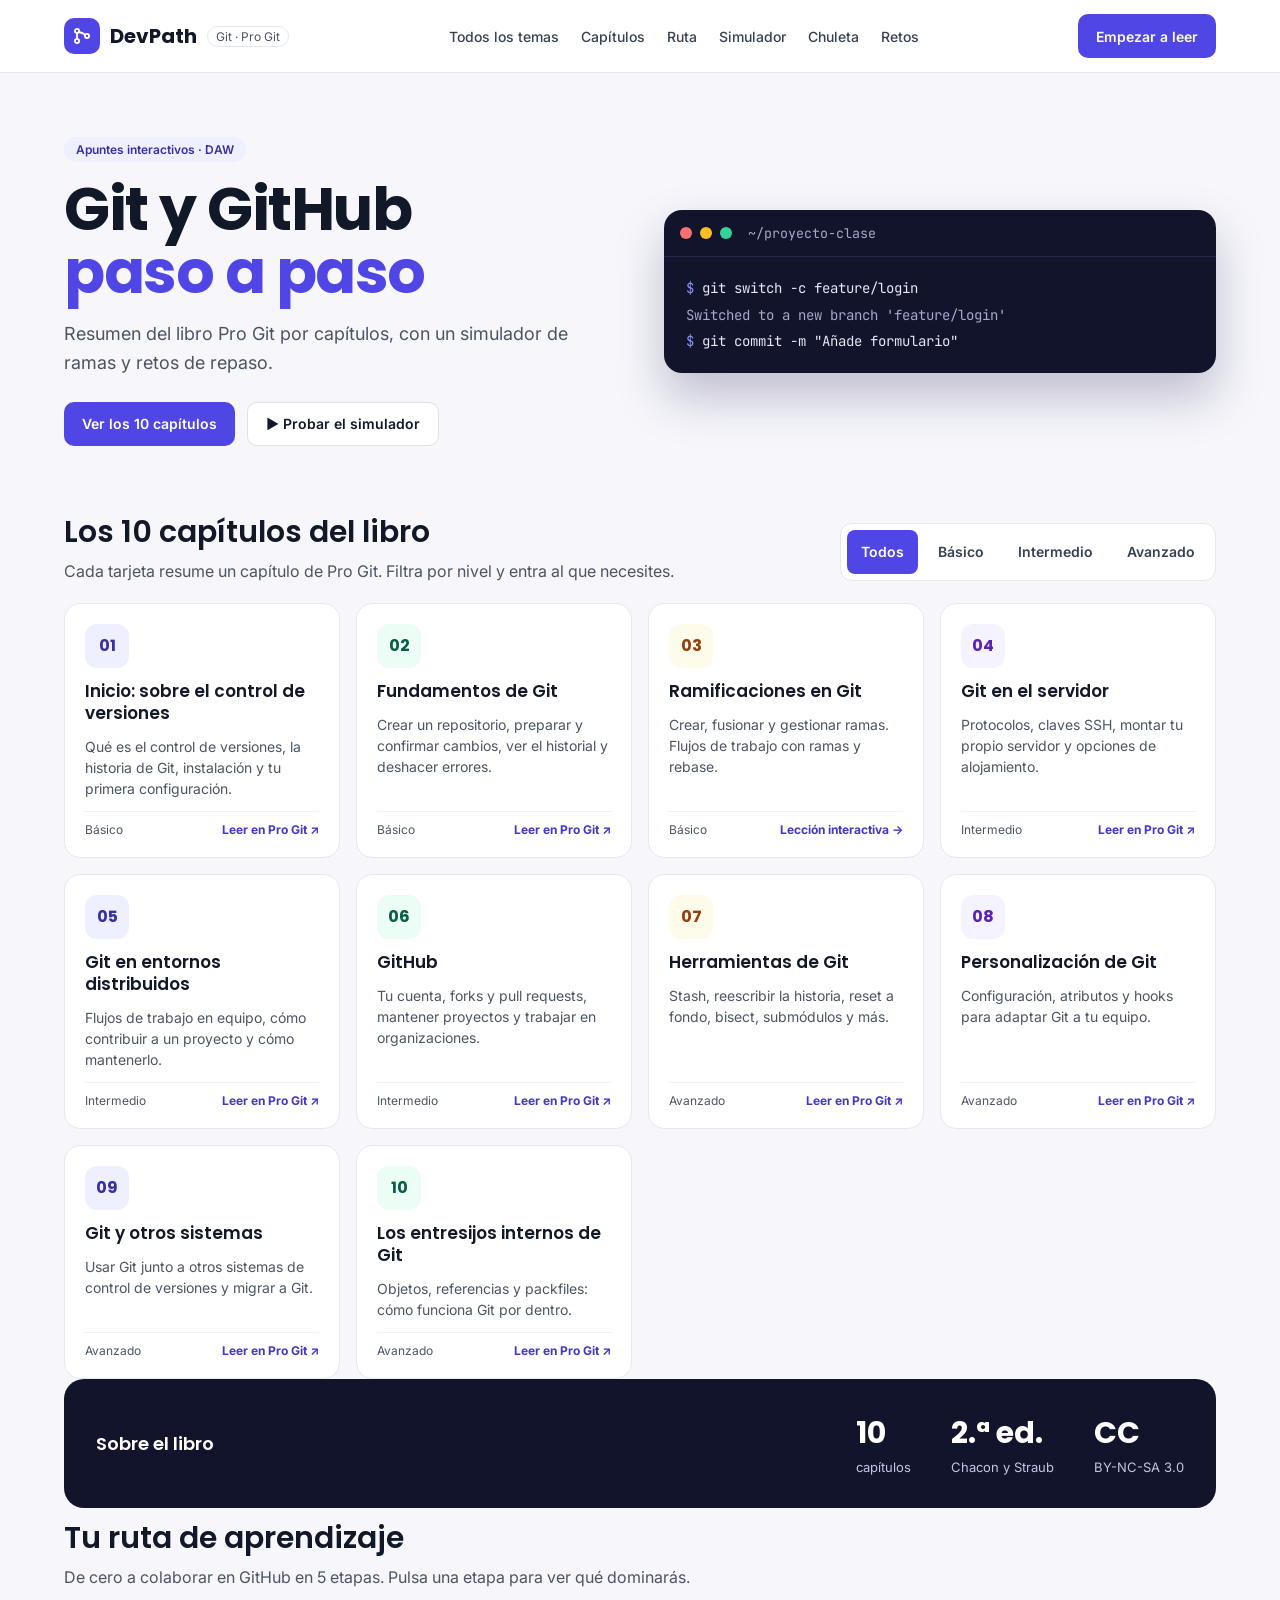
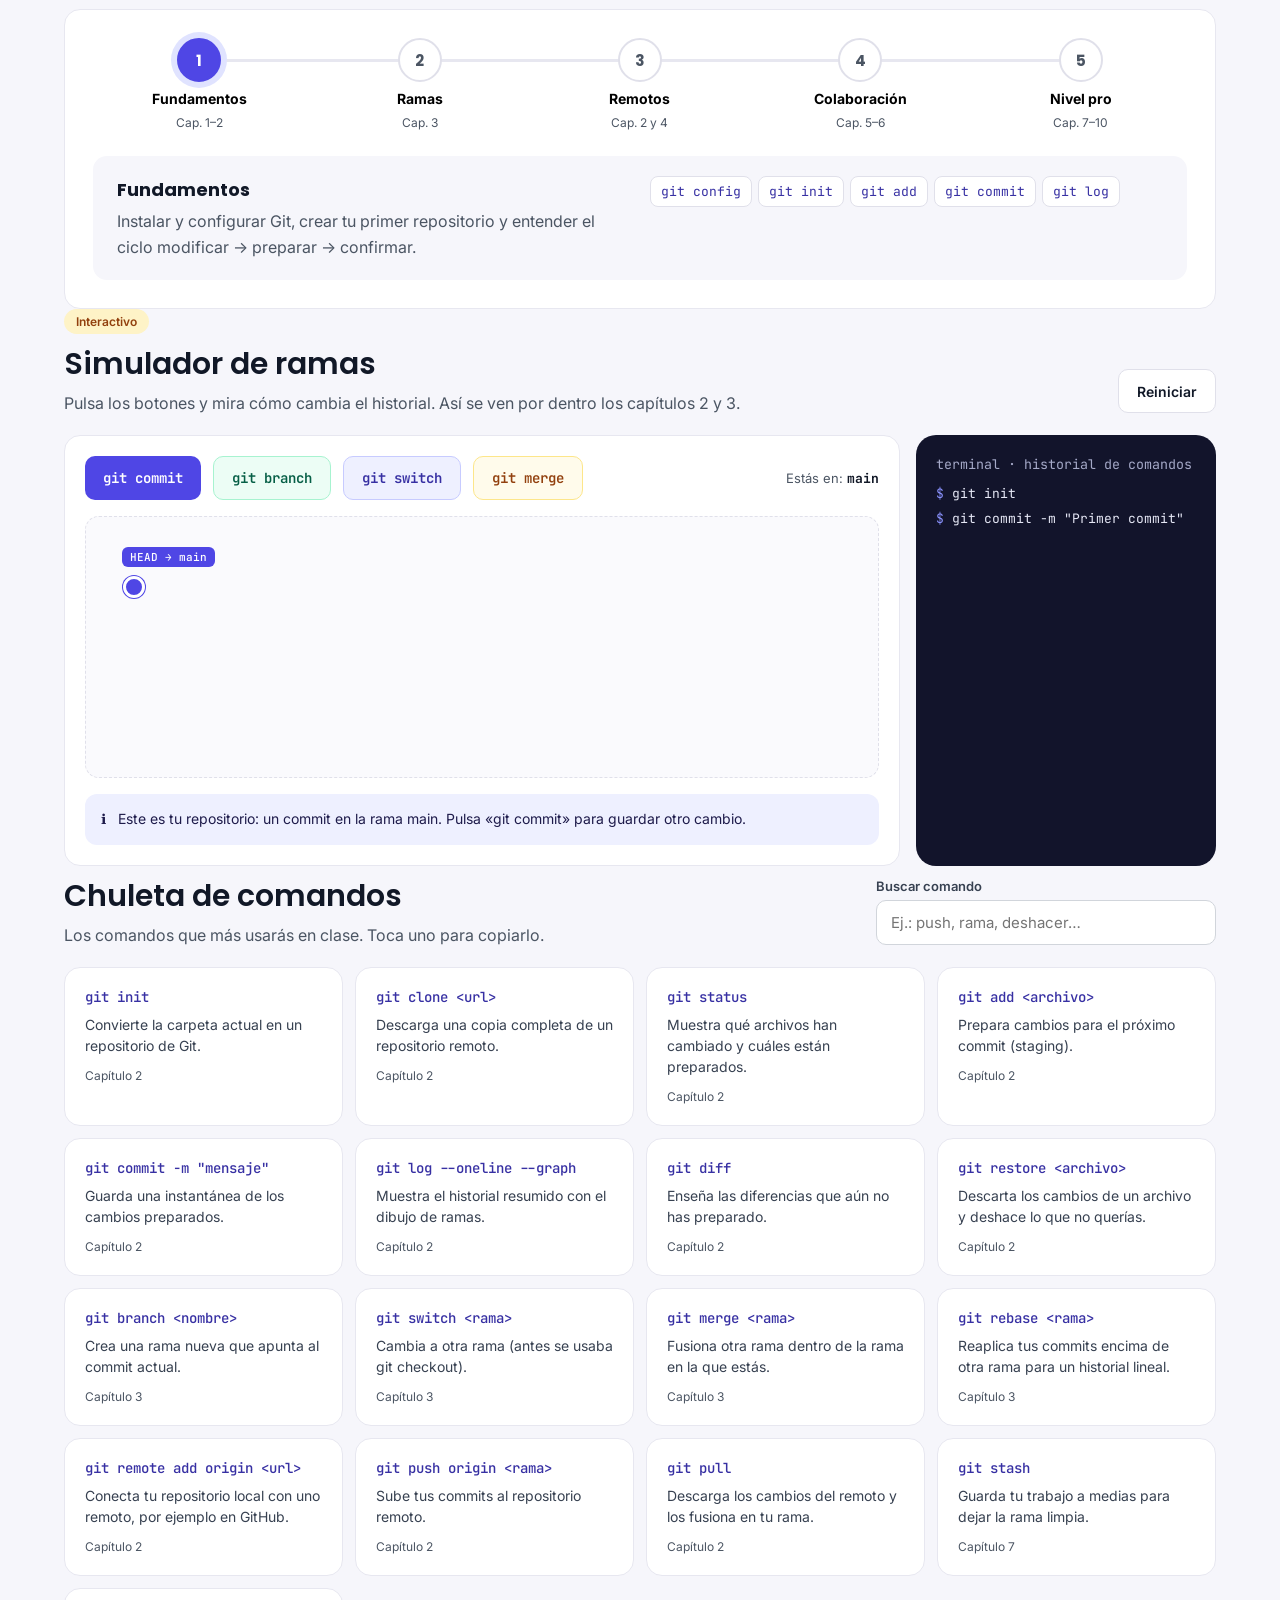
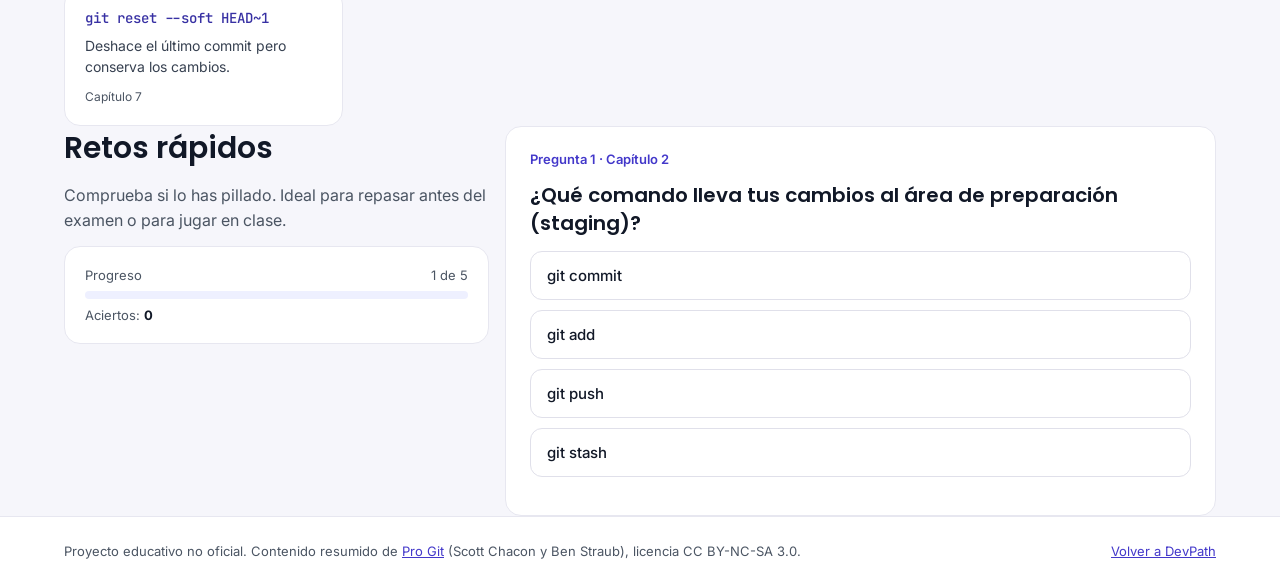
==== git/index.html @ 11d12ca8 "DevPath: hub de temas DAW con secciones interactivas - Portada con buscador, filtro por área, ruta D" ====
<!doctype html>
<html lang="es">
<head>
<meta charset="utf-8">
<meta name="viewport" content="width=device-width, initial-scale=1">
<title>Git y GitHub — DevPath</title>
<meta name="description" content="El libro Pro Git convertido en una ruta interactiva: capítulos resumidos, simulador de ramas, chuleta de comandos y retos.">
<link rel="preconnect" href="https://fonts.googleapis.com">
<link href="https://fonts.googleapis.com/css2?family=Poppins:wght@500;600;700&family=Inter:wght@400;500;600&family=JetBrains+Mono:wght@400;500&display=swap" rel="stylesheet">
<link rel="stylesheet" href="/styles.css">
</head>
<body>
<header class="top"><div class="wrap">
<a class="brand" href="/"><span class="logo"><svg width="20" height="20" viewBox="0 0 24 24" fill="none" stroke="#fff" stroke-width="2.2" stroke-linecap="round" aria-hidden="true"><circle cx="6" cy="6" r="2.5"/><circle cx="6" cy="18" r="2.5"/><circle cx="18" cy="12" r="2.5"/><path d="M6 8.5v7M8.3 7.2c4 1 7.4 2.2 7.4 4.8"/></svg></span><b>DevPath</b><span class="chip">Git · Pro Git</span></a>
<nav class="main" aria-label="Principal"><a href="/">Todos los temas</a><a href="#capitulos">Capítulos</a><a href="#ruta">Ruta</a><a href="#simulador">Simulador</a><a href="#chuleta">Chuleta</a><a href="#retos">Retos</a></nav>
<a class="btn primary" href="/git/leccion">Empezar a leer</a>
</div></header>

<main>
<section id="inicio" class="wrap hero">
<div>
<span class="pill p-indigo">Apuntes interactivos · DAW</span>
<h1>Git y GitHub<br><span>paso a paso</span></h1>
<p class="lead">Resumen del libro Pro Git por capítulos, con un simulador de ramas y retos de repaso.</p>
<div class="row"><a class="btn primary" href="#capitulos">Ver los 10 capítulos</a><a class="btn ghost" href="#simulador">▶ Probar el simulador</a></div>
</div>
<div class="term mono" aria-label="Ejemplo de terminal">
<div class="bar"><i style="background:#F87171"></i><i style="background:#FBBF24"></i><i style="background:#34D399"></i><small>~/proyecto-clase</small></div>
<div class="body" id="typer"></div>
</div>
</section>

<section id="capitulos" class="wrap">
<div class="sec-head"><div><h2>Los 10 capítulos del libro</h2><p>Cada tarjeta resume un capítulo de Pro Git. Filtra por nivel y entra al que necesites.</p></div>
<div class="seg" role="group" aria-label="Filtrar por nivel" id="levels"></div></div>
<div class="grid" id="chapters"></div>
</section>

<section class="wrap">
<div class="stats"><div class="pop" style="font-weight:600;font-size:18px">Sobre el libro</div>
<div class="row" style="gap:40px"><div><div class="n">10</div><small>capítulos</small></div><div><div class="n">2.ª ed.</div><small>Chacon y Straub</small></div><div><div class="n">CC</div><small>BY-NC-SA 3.0</small></div></div></div>
</section>

<section id="ruta" class="wrap">
<div class="sec-head"><div><h2>Tu ruta de aprendizaje</h2><p>De cero a colaborar en GitHub en 5 etapas. Pulsa una etapa para ver qué dominarás.</p></div></div>
<div class="card" style="padding:28px"><div class="road" id="road"></div><div class="stage" id="stage"></div></div>
</section>

<section id="simulador" class="wrap">
<div class="sec-head"><div><span class="pill p-amber">Interactivo</span><h2>Simulador de ramas</h2><p>Pulsa los botones y mira cómo cambia el historial. Así se ven por dentro los capítulos 2 y 3.</p></div>
<button class="btn ghost" id="reset">Reiniciar</button></div>
<div class="sim">
<div class="card board">
<div class="row actions">
<button class="btn b-commit" data-act="commit">git commit</button>
<button class="btn b-branch" data-act="branch">git branch</button>
<button class="btn b-switch" data-act="switch">git switch</button>
<button class="btn b-merge" data-act="merge">git merge</button>
<span class="where">Estás en: <b class="mono" id="current">main</b></span>
</div>
<div class="canvas"><div class="inner" id="graph"></div></div>
<div class="explain" aria-live="polite"><span aria-hidden="true">ℹ️</span><div id="explain"></div></div>
</div>
<div class="log mono"><small>terminal · historial de comandos</small><div class="lines" id="log"></div></div>
</div>
</section>

<section id="chuleta" class="wrap">
<div class="sec-head"><div><h2>Chuleta de comandos</h2><p>Los comandos que más usarás en clase. Toca uno para copiarlo.</p></div>
<div class="search"><label for="buscar">Buscar comando</label><input id="buscar" type="search" placeholder="Ej.: push, rama, deshacer…"></div></div>
<div class="grid" id="cmds" style="grid-template-columns:repeat(auto-fill,minmax(260px,1fr));gap:12px"></div>
<p id="noresults" hidden style="color:var(--muted)">No hay comandos con ese nombre. Prueba con otra palabra.</p>
</section>

<section id="retos" class="wrap">
<div class="quiz">
<div class="side"><h2 style="margin:0;font-size:30px;font-weight:600">Retos rápidos</h2>
<p style="margin:0;color:var(--muted);line-height:1.6">Comprueba si lo has pillado. Ideal para repasar antes del examen o para jugar en clase.</p>
<div class="card" style="display:flex;flex-direction:column;gap:8px"><div class="row" style="justify-content:space-between;font-size:13px;color:var(--muted)"><span>Progreso</span><span id="qpos"></span></div><div class="prog"><i id="qbar"></i></div><div style="font-size:13px;color:var(--muted)">Aciertos: <b id="score" style="color:var(--ink)">0</b></div></div>
</div>
<div class="card main" style="padding:24px"><div id="qmeta" style="font-size:13px;color:#4338CA;font-weight:600"></div><div id="qtext" class="pop" style="font-weight:600;font-size:20px;line-height:1.4"></div><div id="opts" style="display:flex;flex-direction:column;gap:10px"></div><div id="fb"></div></div>
</div>
</section>
</main>

<footer><div class="wrap"><span>Proyecto educativo no oficial. Contenido resumido de <a href="https://git-scm.com/book/es/v2">Pro Git</a> (Scott Chacon y Ben Straub), licencia CC BY-NC-SA 3.0.</span><a href="/">Volver a DevPath</a></div></footer>
<script src="/git/app.js"></script>
</body>
</html>
---- styles.css ----
:root{--accent:#4F46E5;--ink:#111827;--muted:#4B5563;--line:#E7E7F0;--bg:#F6F6FB;--dark:#12142B;--green:#0E9F6E;--amber:#D97706}
*{box-sizing:border-box}
body{margin:0;background:var(--bg);color:var(--ink);font-family:Inter,system-ui,sans-serif}
a{color:#4338CA}a:hover{color:#312E81}
h1,h2,h3,.pop{font-family:Poppins,sans-serif}
code,pre,.mono{font-family:'JetBrains Mono',monospace}
.wrap{max-width:1200px;margin:0 auto;padding:0 24px}
section{padding-bottom:56px}
.top{background:#fff;border-bottom:1px solid var(--line);position:sticky;top:0;z-index:10}
.top .wrap{display:flex;flex-wrap:wrap;align-items:center;justify-content:space-between;gap:16px;padding-top:14px;padding-bottom:14px}
.brand{display:flex;align-items:center;gap:10px;text-decoration:none;color:var(--ink)}
.logo{width:36px;height:36px;border-radius:10px;background:var(--accent);display:flex;align-items:center;justify-content:center}
.brand b{font-family:Poppins;font-size:20px}
.chip{font-size:12px;color:var(--muted);border:1px solid var(--line);border-radius:999px;padding:2px 8px}
nav.main{display:flex;flex-wrap:wrap;gap:22px;font-size:14px;font-weight:500}
nav.main a{color:#374151;text-decoration:none}
.btn{display:inline-flex;align-items:center;gap:8px;border:0;cursor:pointer;font:600 14px Inter,sans-serif;padding:12px 18px;border-radius:10px;text-decoration:none;min-height:44px}
.btn.primary{background:var(--accent);color:#fff}
.btn.ghost{background:#fff;color:var(--ink);border:1px solid #E0E0EA}
.pill{display:inline-block;font-size:12px;font-weight:600;padding:5px 12px;border-radius:999px}
.p-indigo{background:#EEF0FF;color:#3730A3}.p-green{background:#ECFDF5;color:#065F46}.p-amber{background:#FEF3C7;color:#92400E}
.hero{display:grid;grid-template-columns:repeat(auto-fit,minmax(320px,1fr));gap:48px;align-items:center;padding-top:64px;padding-bottom:56px}
.hero h1{margin:16px 0;font-size:clamp(40px,6vw,60px);line-height:1.05;letter-spacing:-1.5px}
.hero h1 span{color:var(--accent)}
.lead{font-size:18px;line-height:1.6;color:var(--muted);max-width:520px;margin:0 0 24px}
.row{display:flex;flex-wrap:wrap;gap:12px;align-items:center}
.checks{display:flex;flex-wrap:wrap;gap:18px;font-size:14px;color:var(--muted);margin-top:22px}
.checks span::before{content:"✓ ";color:var(--green);font-weight:700}
.term{background:var(--dark);border-radius:18px;box-shadow:0 24px 48px rgba(30,27,75,.25);overflow:hidden;color:#E5E7F5}
.term .bar{display:flex;gap:8px;padding:14px 16px;border-bottom:1px solid #262A4A;align-items:center}
.term .bar i{width:12px;height:12px;border-radius:50%;display:block}
.term .bar small{margin-left:8px;color:#A5A9C8}
.term .body{padding:18px 22px;font-size:14px;line-height:1.9}
.term .p{color:#8B93FF}.term .o{color:#A5A9C8}.term .g{color:#6EE7B7}
.sec-head{display:flex;flex-wrap:wrap;align-items:flex-end;justify-content:space-between;gap:16px;margin-bottom:22px}
.sec-head h2{margin:8px 0 6px;font-size:30px;font-weight:600}
.sec-head p{margin:0;color:var(--muted)}
.seg{display:flex;flex-wrap:wrap;gap:6px;background:#fff;border:1px solid var(--line);padding:6px;border-radius:12px}
.seg button{border:0;cursor:pointer;font:600 14px Inter;padding:10px 14px;border-radius:8px;background:transparent;color:#374151;min-height:44px}
.seg button[aria-pressed=true]{background:var(--accent);color:#fff}
.grid{display:grid;gap:16px;grid-template-columns:repeat(auto-fill,minmax(220px,1fr))}
.card{background:#fff;border:1px solid var(--line);border-radius:16px;padding:20px}
a.chap{display:flex;flex-direction:column;gap:12px;text-decoration:none;color:var(--ink);min-height:210px;transition:transform .15s,box-shadow .15s}
a.chap:hover{transform:translateY(-3px);box-shadow:0 12px 28px rgba(79,70,229,.12)}
.tile{width:44px;height:44px;border-radius:12px;display:flex;align-items:center;justify-content:center;font:700 16px Poppins}
.chap h3{margin:0;font-size:17px;font-weight:600;line-height:1.3}
.chap p{margin:0;font-size:14px;line-height:1.5;color:var(--muted);flex-grow:1}
.chap .foot{display:flex;justify-content:space-between;font-size:12px;color:var(--muted);border-top:1px solid #F0F0F5;padding-top:10px}
.chap .foot b{color:#4338CA}
.stats{background:var(--dark);border-radius:20px;padding:32px;display:flex;flex-wrap:wrap;align-items:center;justify-content:space-between;gap:24px;color:#fff}
.stats .n{font:700 30px Poppins}.stats small{font-size:13px;color:#C3C6E3}
.road{position:relative;display:grid;grid-template-columns:repeat(5,minmax(0,1fr));gap:8px}
.road::before{content:"";position:absolute;left:10%;right:10%;top:21px;height:3px;background:var(--line)}
.road button{position:relative;background:transparent;border:0;cursor:pointer;display:flex;flex-direction:column;align-items:center;gap:8px;font-family:Inter;padding:0}
.road .dot{width:44px;height:44px;border-radius:50%;display:flex;align-items:center;justify-content:center;font:700 15px Poppins;background:#fff;color:var(--muted);border:2px solid #E0E0EA}
.road .done .dot{background:#ECFDF5;color:#065F46;border-color:var(--green)}
.road .on .dot{background:var(--accent);color:#fff;border-color:var(--accent);box-shadow:0 0 0 6px #E0E3FF}
.road b{font-size:14px;text-align:center}.road small{font-size:12px;color:var(--muted)}
.stage{background:var(--bg);border-radius:14px;padding:20px 24px;display:flex;flex-wrap:wrap;gap:20px;margin-top:26px}
.stage>div{flex:1 1 300px}
.stage h3{margin:0 0 6px;font-size:18px}.stage p{margin:0;color:var(--muted);line-height:1.6}
.kbd{display:inline-block;font-size:13px;background:#fff;border:1px solid #E0E0EA;color:#3730A3;padding:6px 10px;border-radius:8px;margin:0 6px 6px 0}
.sim{display:flex;flex-wrap:wrap;gap:16px}
.sim .board{flex:999 1 560px;min-width:0;display:flex;flex-direction:column;gap:16px}
.sim .actions button{font-family:'JetBrains Mono',monospace}
.b-commit{background:var(--accent);color:#fff}.b-branch{background:#ECFDF5;color:#065F46;border:1px solid #A7F3D0!important}
.b-switch{background:#EEF0FF;color:#3730A3;border:1px solid #C7CBFF!important}.b-merge{background:#FFFBEB;color:#92400E;border:1px solid #FDE68A!important}
.where{margin-left:auto;font-size:13px;color:var(--muted)}.where b{color:var(--ink)}
.canvas{overflow-x:auto;background:#FAFAFD;border:1px dashed #E0E0EA;border-radius:14px}
.canvas .inner{position:relative;height:260px}
.canvas .seg-l{position:absolute;border-radius:2px;transition:all .3s}
.canvas .cm{position:absolute;width:22px;height:22px;border-radius:50%;animation:pop .3s ease}
.canvas .tag{position:absolute;white-space:nowrap;font:500 11px 'JetBrains Mono';padding:3px 8px;border-radius:6px;transition:all .3s}
@keyframes pop{from{transform:scale(0)}to{transform:scale(1)}}
.explain{display:flex;gap:12px;background:#EEF0FF;border-radius:12px;padding:14px 16px;font-size:14px;line-height:1.6;color:#1E1B4B}
.log{flex:1 1 300px;background:var(--dark);border-radius:20px;padding:18px 20px;color:#E5E7F5}
.log small{color:#A5A9C8}
.log .lines{font-size:13px;line-height:1.9;max-height:320px;overflow-y:auto;margin-top:8px}
.search{display:flex;flex-direction:column;gap:6px;flex:0 1 340px}
.search label{font-size:13px;font-weight:600;color:#374151}
.search input{font:15px Inter;padding:12px 14px;border-radius:10px;border:1px solid #D1D5DB;background:#fff;min-height:44px}
.cmd code{font-size:14px;color:#3730A3;font-weight:500;display:block;margin-bottom:8px;cursor:pointer}
.cmd p{margin:0 0 8px;font-size:14px;color:#374151;line-height:1.5}.cmd small{font-size:12px;color:var(--muted)}
.quiz{display:flex;flex-wrap:wrap;gap:16px}
.quiz .side{flex:1 1 300px;display:flex;flex-direction:column;gap:12px}
.quiz .main{flex:2 1 460px;display:flex;flex-direction:column;gap:14px}
.prog{height:8px;background:#EEF0FF;border-radius:999px;overflow:hidden}.prog i{display:block;height:8px;background:var(--accent);border-radius:999px;transition:width .3s}
.opt{text-align:left;cursor:pointer;font:500 15px Inter;padding:14px 16px;border-radius:12px;min-height:48px;background:#fff;border:1px solid #E0E0EA;color:var(--ink);width:100%}
.opt.ok{background:#ECFDF5;border:2px solid var(--green);color:#065F46}.opt.bad{background:#FEF2F2;border:2px solid #DC2626;color:#991B1B}
.fb{display:flex;flex-wrap:wrap;gap:12px;align-items:center;justify-content:space-between;background:var(--bg);border-radius:12px;padding:14px 16px;font-size:14px}
footer{background:#fff;border-top:1px solid var(--line)}
footer .wrap{padding-top:26px;padding-bottom:26px;display:flex;flex-wrap:wrap;gap:16px;justify-content:space-between;font-size:13px;color:var(--muted)}
/* lección */
.lesson{display:flex;flex-wrap:wrap;gap:24px;align-items:flex-start;padding-top:28px;padding-bottom:56px;max-width:1240px}
.toc{flex:1 1 260px;display:flex;flex-direction:column;gap:4px;padding:18px}
.toc h4{margin:0;font-size:12px;color:var(--muted);text-transform:uppercase;letter-spacing:.6px;padding:0 8px 8px}
.toc button{display:flex;align-items:center;gap:10px;width:100%;border:0;cursor:pointer;font:500 14px Inter;padding:10px;border-radius:10px;min-height:44px;background:transparent;color:#374151;text-align:left}
.toc button[aria-current=true]{background:#EEF0FF;color:#1E1B4B;font-weight:600}
.toc .badge{flex-shrink:0;width:26px;height:26px;border-radius:50%;display:flex;align-items:center;justify-content:center;font-size:12px;font-weight:700;background:#F1F1F6;color:var(--muted)}
.toc [aria-current=true] .badge{background:var(--accent);color:#fff}.toc .ok .badge{background:var(--green);color:#fff}
.content{flex:999 1 560px;min-width:0;padding:32px;display:flex;flex-direction:column;gap:18px}
.content h1{margin:0;font-size:clamp(28px,4vw,36px);line-height:1.2}
.content>p{margin:0;font-size:17px;line-height:1.7;color:#374151}
.keys{background:var(--bg);border-radius:14px;padding:18px 20px}
.keys li{margin:6px 0;line-height:1.55}
.code{background:var(--dark);border-radius:14px;overflow:hidden}
.code .bar{display:flex;justify-content:space-between;padding:10px 16px;border-bottom:1px solid #262A4A;font-size:12px;color:#A5A9C8}
.code pre{margin:0;padding:16px 18px;font-size:14px;line-height:1.8;color:#E5E7F5;white-space:pre-wrap}
.tip{border:1px solid #FDE68A;background:#FFFBEB;border-radius:14px;padding:14px 16px;font-size:14px;line-height:1.6;color:#78350F}
.btn.done{background:#ECFDF5;color:#065F46;border:1px solid #A7F3D0}
@media(max-width:640px){.road{grid-template-columns:repeat(5,minmax(56px,1fr));overflow-x:auto}.road b{font-size:12px}.where{margin-left:0}}
/* hub y temas */
.hub-hero{display:grid;grid-template-columns:repeat(auto-fit,minmax(320px,1fr));gap:40px;align-items:center;padding-top:56px;padding-bottom:40px}
.hub-hero h1{margin:16px 0;font-size:clamp(38px,5.5vw,56px);line-height:1.05;letter-spacing:-1.5px}
.hub-hero h1 span{color:var(--accent)}
.codecard{background:var(--dark);border-radius:16px;padding:20px 22px;color:#E5E7F5;font-size:14px;line-height:1.9}
a.topic{display:flex;flex-direction:column;gap:14px;text-decoration:none;color:var(--ink);border-radius:18px;transition:transform .15s,box-shadow .15s}
a.topic:hover{transform:translateY(-3px);box-shadow:0 12px 28px rgba(79,70,229,.12)}
.topic .head{display:flex;justify-content:space-between;align-items:center}
.badge48{width:48px;height:48px;border-radius:14px;display:flex;align-items:center;justify-content:center;font:600 14px 'JetBrains Mono',monospace}
.topic h3{margin:0;font-size:19px;font-weight:600}
.topic p{margin:0;font-size:14px;line-height:1.5;color:var(--muted);min-height:42px}
.tags{display:flex;flex-wrap:wrap;gap:6px}.tags span{font-size:12px;color:#374151;background:#F3F4F8;padding:4px 8px;border-radius:6px}
.topic .foot{display:flex;justify-content:space-between;font-size:13px;border-top:1px solid #F0F0F5;padding-top:12px;color:var(--muted)}
.topic .foot b{color:#4338CA}
.soon{margin:20px 0 8px;background:#fff;border:1px dashed #D1D5DB;border-radius:16px;padding:16px 20px;display:flex;flex-wrap:wrap;gap:10px;align-items:center}
.soon span{font-size:13px;color:var(--muted);background:#F3F4F8;padding:6px 10px;border-radius:8px}
.path{display:grid;grid-template-columns:repeat(auto-fill,minmax(130px,1fr));gap:10px}
.path button{display:flex;flex-direction:column;align-items:flex-start;gap:4px;cursor:pointer;font-family:Inter;text-align:left;padding:14px;border-radius:12px;min-height:64px;background:#fff;border:1px solid #E0E0EA;color:var(--ink)}
.path button small{font-size:12px;opacity:.8}.path button b{font-size:15px}
.path button[aria-pressed=true]{background:#ECFDF5;border:2px solid var(--green);color:#065F46}
.res{display:grid;grid-template-columns:repeat(auto-fill,minmax(240px,1fr));gap:10px}
.res a{background:#fff;border:1px solid var(--line);border-radius:12px;padding:14px 16px;text-decoration:none;display:flex;justify-content:space-between;gap:10px;align-items:center}
.res a b{font-size:14px;color:var(--ink)}.res a span{font-size:13px;color:#4338CA}
.tabs{display:flex;flex-wrap:wrap;gap:4px;margin-left:auto}
.tabs a{font:600 14px Inter;padding:10px 14px;border-radius:8px;min-height:44px;display:flex;align-items:center;text-decoration:none;color:#374151}
.tabs a[aria-current=page]{background:#EEF0FF;color:#1E1B4B}
.thero{display:flex;flex-wrap:wrap;gap:28px;align-items:center;justify-content:space-between;padding:32px;border-radius:24px}
.thero .id{display:flex;gap:20px;align-items:center;flex:1 1 480px}
.badge72{width:72px;height:72px;border-radius:20px;display:flex;align-items:center;justify-content:center;font:600 20px 'JetBrains Mono',monospace;flex-shrink:0}
.thero h1{margin:6px 0;font-size:40px;line-height:1.1}
.thero p{margin:0;color:var(--muted);font-size:16px;line-height:1.6;max-width:560px}
.thero .side{display:flex;flex-direction:column;gap:10px;min-width:240px}
h2.sub{margin:0 0 16px;font-size:24px;font-weight:600}
.steps{display:grid;grid-template-columns:repeat(auto-fill,minmax(240px,1fr));gap:12px}
.steps button{display:flex;gap:12px;align-items:flex-start;cursor:pointer;font-family:Inter;padding:16px;border-radius:14px;color:var(--ink);background:#fff;border:1px solid var(--line);text-align:left}
.steps button[aria-pressed=true]{background:#ECFDF5;border:2px solid var(--green)}
.steps .n{flex-shrink:0;width:32px;height:32px;border-radius:50%;display:flex;align-items:center;justify-content:center;font-weight:700;font-size:14px;background:#EEF0FF;color:#3730A3}
.steps [aria-pressed=true] .n{background:var(--green);color:#fff}
.steps b{display:block;font-size:15px;margin-bottom:4px}.steps small{font-size:13px;color:var(--muted);line-height:1.45}
.prac{display:flex;flex-wrap:wrap;gap:16px}
.prac .ctrl{flex:1 1 300px;display:flex;flex-direction:column;gap:14px}
.prac .view{flex:2 1 460px;display:flex;flex-direction:column;gap:12px;min-width:0}
.pills{display:flex;flex-wrap:wrap;gap:6px}
.pills button{cursor:pointer;font:500 13px 'JetBrains Mono',monospace;padding:10px 12px;border-radius:8px;min-height:44px;background:#fff;color:#374151;border:1px solid #E0E0EA}
.pills button[aria-pressed=true]{background:var(--accent);color:#fff;border-color:var(--accent)}
.flexbox{background:#FAFAFD;border:1px dashed #D1D5DB;border-radius:20px;height:260px;padding:16px;display:flex;gap:12px;transition:all .2s}
.flexbox div{width:72px;border-radius:12px;color:#fff;display:flex;align-items:center;justify-content:center;font-weight:700;flex-shrink:0}
.darkpre{margin:0;background:var(--dark);color:#E5E7F5;border-radius:14px;padding:16px 18px;font-size:13px;line-height:1.8;white-space:pre-wrap}
.qbtn{text-align:left;cursor:pointer;font:13px 'JetBrains Mono',monospace;padding:12px 14px;border-radius:10px;min-height:44px;line-height:1.5;background:#fff;border:1px solid #E0E0EA;color:#374151}
.qbtn[aria-pressed=true]{background:#EEF0FF;border:2px solid var(--accent);color:#1E1B4B}
.tbl{background:#fff;border:1px solid var(--line);border-radius:16px;overflow-x:auto}
.tbl table{width:100%;border-collapse:collapse;font-size:14px}
.tbl th{text-align:left;padding:12px 16px;background:var(--bg);color:#374151;border-bottom:1px solid var(--line)}
.tbl td{padding:12px 16px;border-bottom:1px solid #F0F0F5}
.preview{background:#fff;border:1px solid var(--line);border-radius:20px;overflow:hidden}
.preview .bar{padding:10px 14px;background:var(--bg);border-bottom:1px solid var(--line);font-size:12px;color:var(--muted)}
.preview .stage{padding:28px;min-height:200px}
.editor{flex:2 1 460px;background:var(--dark);border-radius:20px;overflow:hidden;min-width:0}
.editor .bar{display:flex;justify-content:space-between;align-items:center;padding:10px 16px;border-bottom:1px solid #262A4A;font-size:12px;color:#A5A9C8}
.run{background:#34D399;color:#052E1B;border:0;border-radius:8px;padding:10px 14px;font:700 13px Inter;cursor:pointer;min-height:40px}
.out{flex:1 1 300px;display:flex;flex-direction:column;gap:10px}
.out pre{margin:0;background:var(--bg);border-radius:12px;padding:14px;font-size:14px;color:#065F46;white-space:pre-wrap}
@media(max-width:640px){.thero h1{font-size:32px}.tabs{margin-left:0}}
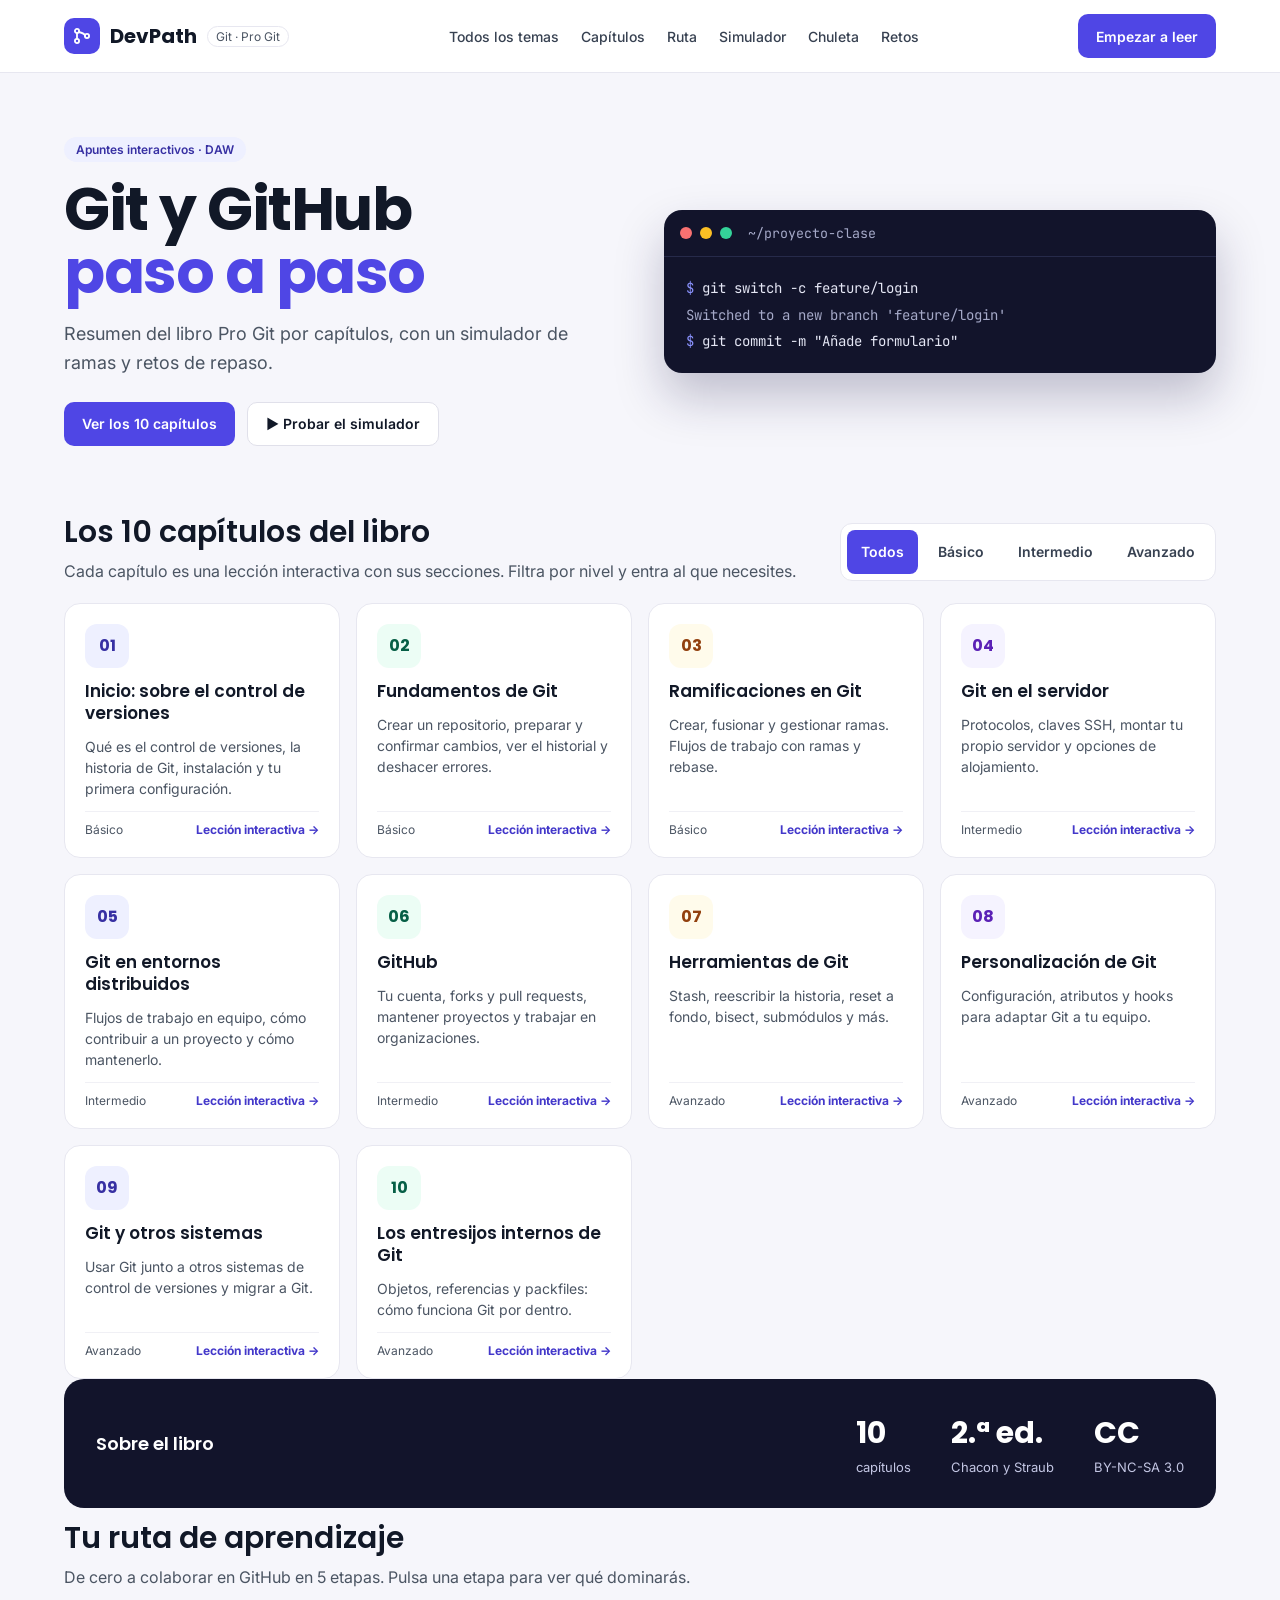
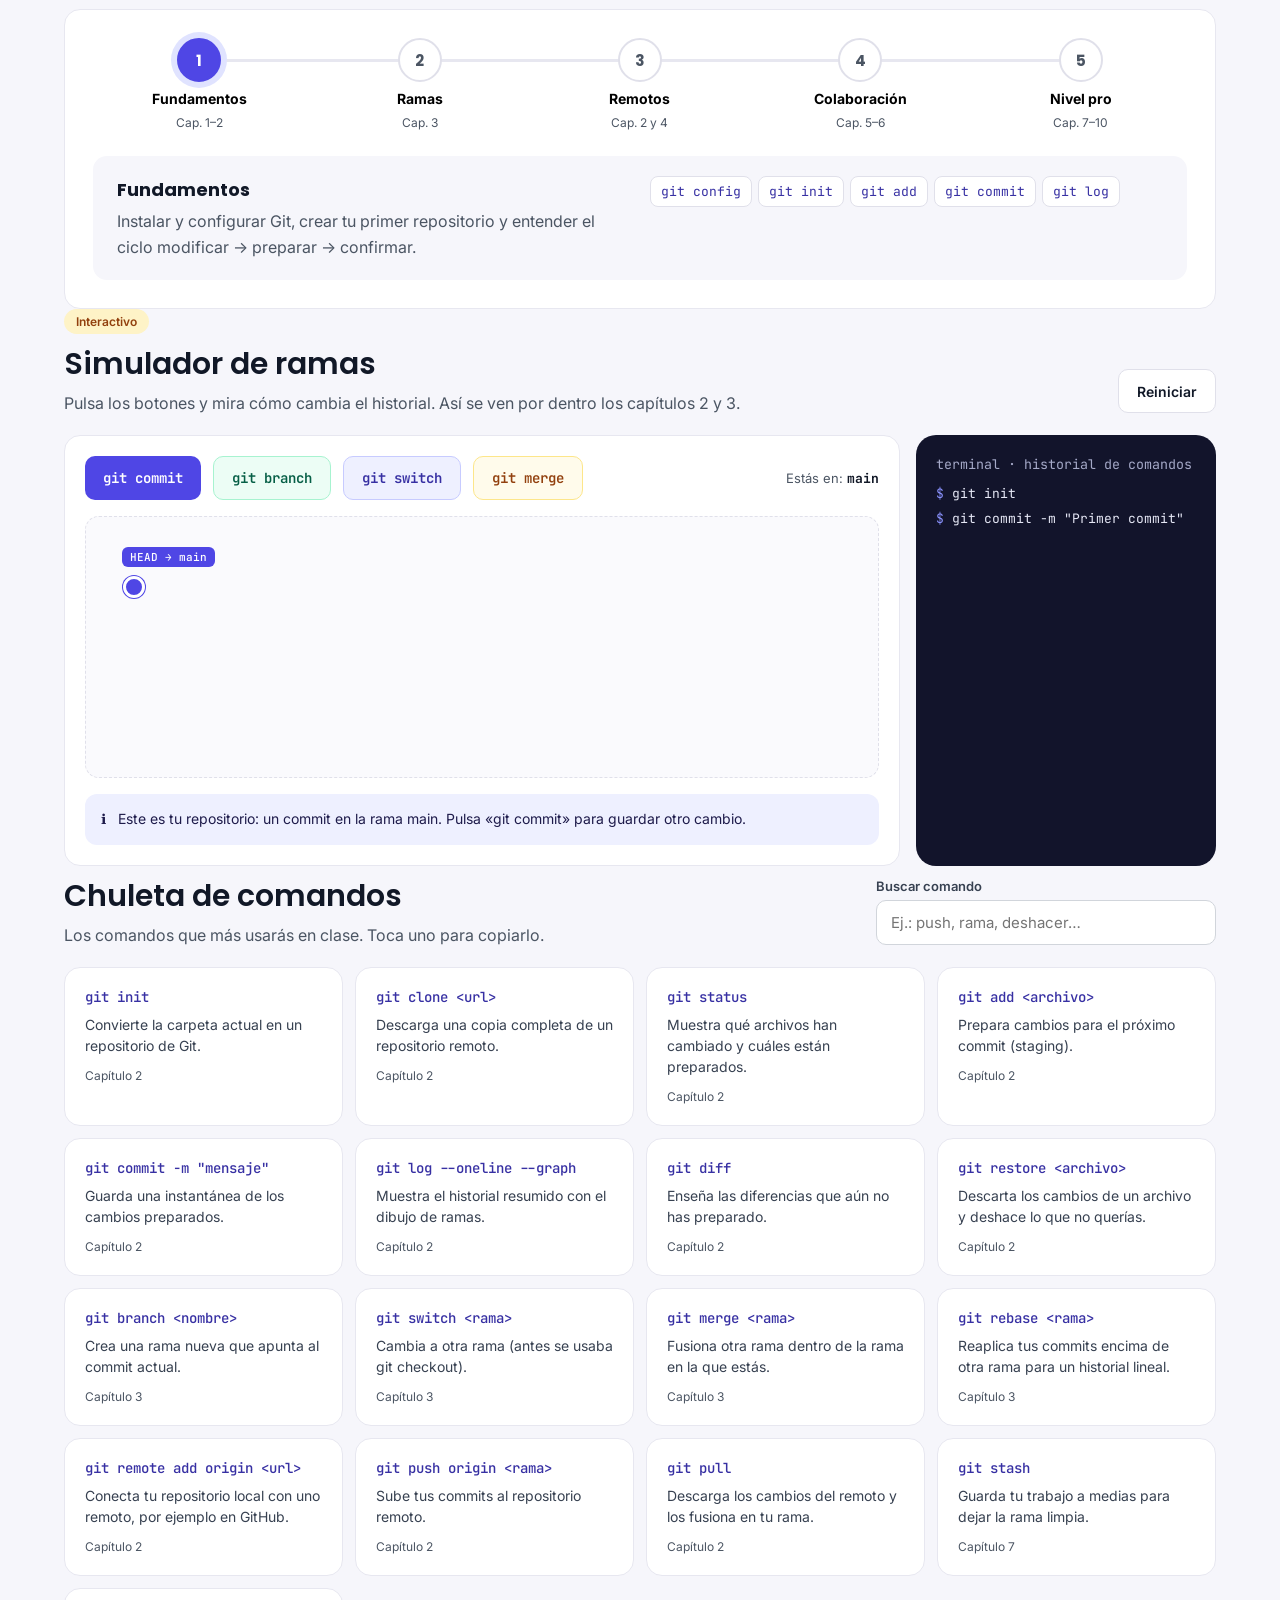
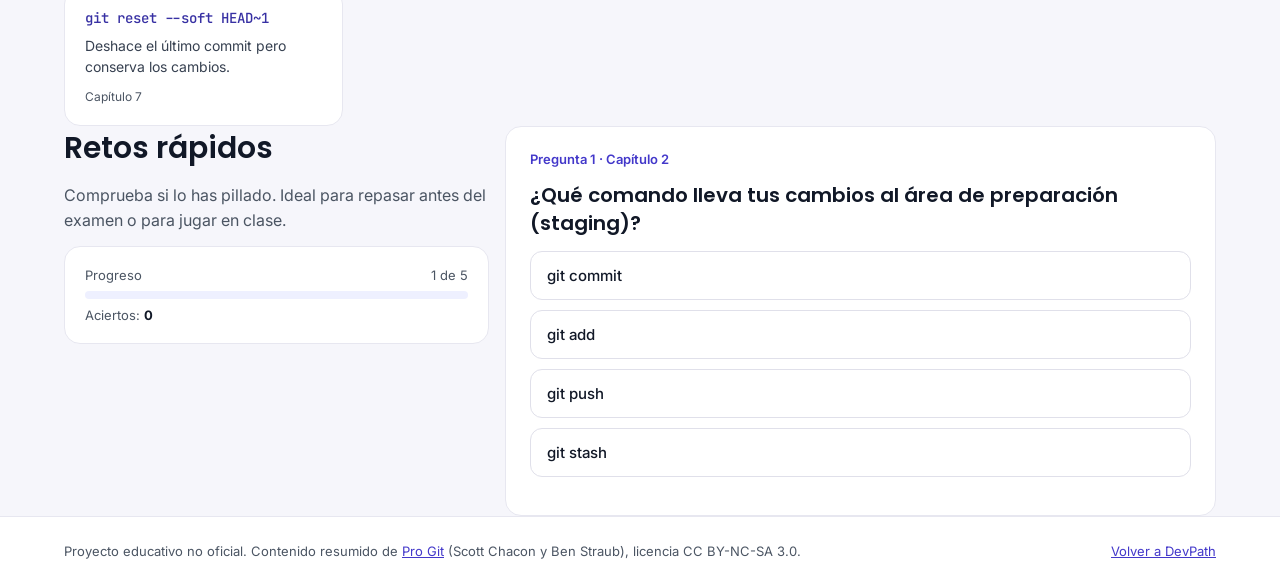
==== commit 0edb4f0d: "Git: los 10 capítulos de Pro Git como lecciones interactivas - Nueva ruta /git/capitulo/:n con selec" ====
--- a/git/index.html
+++ b/git/index.html
@@ -13,7 +13,7 @@
 <header class="top"><div class="wrap">
 <a class="brand" href="/"><span class="logo"><svg width="20" height="20" viewBox="0 0 24 24" fill="none" stroke="#fff" stroke-width="2.2" stroke-linecap="round" aria-hidden="true"><circle cx="6" cy="6" r="2.5"/><circle cx="6" cy="18" r="2.5"/><circle cx="18" cy="12" r="2.5"/><path d="M6 8.5v7M8.3 7.2c4 1 7.4 2.2 7.4 4.8"/></svg></span><b>DevPath</b><span class="chip">Git · Pro Git</span></a>
 <nav class="main" aria-label="Principal"><a href="/">Todos los temas</a><a href="#capitulos">Capítulos</a><a href="#ruta">Ruta</a><a href="#simulador">Simulador</a><a href="#chuleta">Chuleta</a><a href="#retos">Retos</a></nav>
-<a class="btn primary" href="/git/leccion">Empezar a leer</a>
+<a class="btn primary" href="/git/capitulo/1">Empezar a leer</a>
 </div></header>
 
 <main>
@@ -31,7 +31,7 @@
 </section>
 
 <section id="capitulos" class="wrap">
-<div class="sec-head"><div><h2>Los 10 capítulos del libro</h2><p>Cada tarjeta resume un capítulo de Pro Git. Filtra por nivel y entra al que necesites.</p></div>
+<div class="sec-head"><div><h2>Los 10 capítulos del libro</h2><p>Cada capítulo es una lección interactiva con sus secciones. Filtra por nivel y entra al que necesites.</p></div>
 <div class="seg" role="group" aria-label="Filtrar por nivel" id="levels"></div></div>
 <div class="grid" id="chapters"></div>
 </section>
